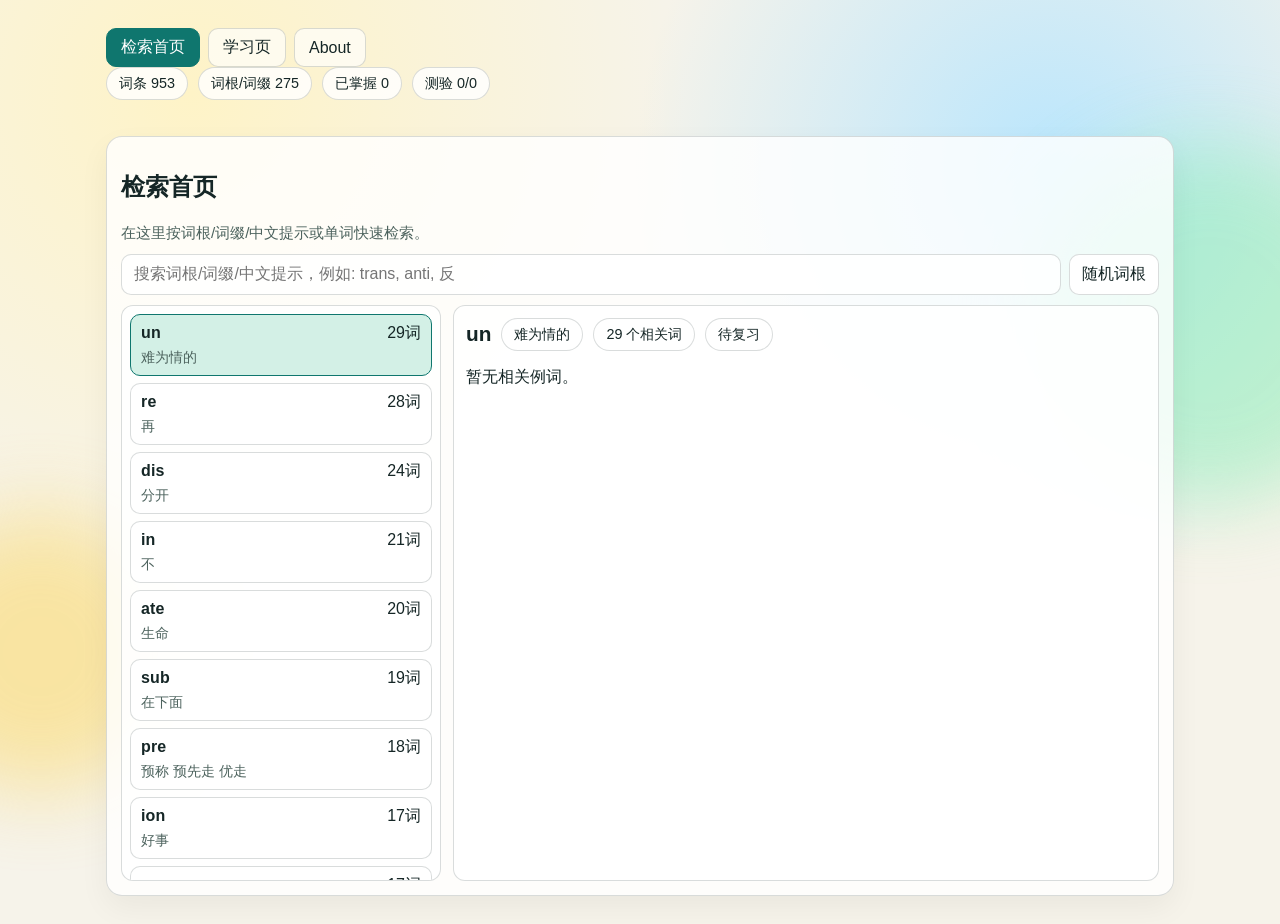
==== index.html @ 96d1efae "first commit" ====
<!doctype html>
<html lang="zh-CN">
  <head>
    <meta charset="UTF-8" />
    <meta name="viewport" content="width=device-width, initial-scale=1.0" />
    <title>词根词缀记忆工坊</title>
    <link rel="stylesheet" href="./styles.css" />
  </head>
  <body>
    <div class="bg bg-a"></div>
    <div class="bg bg-b"></div>
    <header class="hero">
      <div class="tabs">
        <button class="tab active" data-tab="home">检索首页</button>
        <button class="tab" data-tab="learn">学习页</button>
        <button class="tab" data-tab="about">About</button>
      </div>
      <div class="stats" id="metaStats">
        <span>加载中...</span>
      </div>
    </header>

    <main class="app">
      <section class="panel active" id="panel-home">
        <h2>检索首页</h2>
        <p class="panel-sub">在这里按词根/词缀/中文提示或单词快速检索。</p>
        <div class="toolbar">
          <input
            type="search"
            id="rootSearch"
            placeholder="搜索词根/词缀/中文提示，例如: trans, anti, 反"
          />
          <button id="randomRoot">随机词根</button>
        </div>
        <div class="word-search-results" id="wordSearchResults"></div>
        <div class="map-layout">
          <aside class="root-list" id="rootList"></aside>
          <article class="root-detail" id="rootDetail">
            <h2>选择左侧词根查看详情</h2>
            <p>你可以先从高频词根开始，再结合例词做联想记忆。</p>
          </article>
        </div>
      </section>

      <section class="panel" id="panel-learn">
        <h2>学习页</h2>
        <p class="panel-sub">使用闪卡和选择题巩固词根词缀。</p>
        <div class="flash-wrap">
          <div class="flash-meta" id="flashMeta">闪卡准备中...</div>
          <div class="flash-card" id="flashCard"></div>
          <div class="flash-actions">
            <button id="flashReveal">显示答案</button>
            <button id="flashAgain">再看一次</button>
            <button id="flashKnow">我记住了</button>
            <button id="flashNext">下一张</button>
          </div>
        </div>
        <div class="quiz-wrap">
          <div class="quiz-score" id="quizScore">正确率: 0 / 0</div>
          <div class="quiz-question" id="quizQuestion">题目加载中...</div>
          <div class="quiz-options" id="quizOptions"></div>
          <div class="quiz-feedback" id="quizFeedback"></div>
          <button id="nextQuiz">下一题</button>
        </div>
      </section>

      <section class="panel" id="panel-about">
        <p class="eyebrow">Root & Affix Memory Lab</p>
        <h1>词根词缀记忆工坊</h1>
        <p class="sub">
          基于 PDF 自动提取词根词缀数据，支持检索、拆解联想、闪卡训练和选择题巩固。
        </p>
        <h2>About</h2>
        <p class="panel-sub">
          词根词缀记忆工坊：基于 PDF 自动抽取数据的交互式记忆工具。支持检索、拆解联想、闪卡训练和选择题巩固。
        </p>
        <p class="panel-sub">
          学习入口在“检索首页”和“学习页”，本页主要用于介绍项目背景与使用说明。
        </p>
      </section>
    </main>

    <script src="./app.js"></script>
  </body>
</html>
---- styles.css ----
:root {
  --bg: #f6f3ea;
  --ink: #152626;
  --muted: #4d635e;
  --accent: #0f766e;
  --accent-soft: #d3f0e6;
  --accent-2: #d97706;
  --card: rgba(255, 255, 255, 0.82);
  --line: rgba(20, 40, 40, 0.16);
  --ok: #166534;
  --bad: #b91c1c;
}

* {
  box-sizing: border-box;
}

body {
  margin: 0;
  min-height: 100vh;
  color: var(--ink);
  background: radial-gradient(circle at 15% 10%, #fef3c7 0, transparent 36%),
    radial-gradient(circle at 82% 18%, #bae6fd 0, transparent 32%), var(--bg);
  font-family: "IBM Plex Sans", "PingFang SC", "Noto Sans SC", sans-serif;
  position: relative;
}

.bg {
  position: fixed;
  z-index: -1;
  border-radius: 999px;
  filter: blur(40px);
  opacity: 0.45;
}

.bg-a {
  width: 360px;
  height: 360px;
  right: -110px;
  top: 16vh;
  background: #86efac;
}

.bg-b {
  width: 280px;
  height: 280px;
  left: -100px;
  bottom: 12vh;
  background: #fcd34d;
}

.hero {
  max-width: 1100px;
  margin: 0 auto;
  padding: 28px 16px 10px;
}

.eyebrow {
  margin: 0 0 8px;
  color: var(--accent);
  font-weight: 700;
  letter-spacing: 0.08em;
  text-transform: uppercase;
}

h1,
h2,
h3 {
  font-family: "Noto Serif SC", "STSong", serif;
}

h1 {
  margin: 0;
  font-size: clamp(1.7rem, 2.8vw, 2.4rem);
}

.sub {
  margin: 10px 0 16px;
  color: var(--muted);
  max-width: 760px;
}

.stats {
  display: flex;
  flex-wrap: wrap;
  gap: 10px;
  margin-bottom: 16px;
}

.chip {
  background: var(--card);
  border: 1px solid var(--line);
  border-radius: 999px;
  padding: 6px 12px;
  font-size: 0.9rem;
}

.tabs {
  display: flex;
  gap: 8px;
  flex-wrap: wrap;
}

.tab {
  border: 1px solid var(--line);
  background: rgba(255, 255, 255, 0.65);
  color: var(--ink);
  padding: 8px 14px;
  border-radius: 10px;
  cursor: pointer;
  transition: transform 0.18s ease, background 0.18s ease;
}

.tab:hover {
  transform: translateY(-1px);
}

.tab.active {
  background: var(--accent);
  border-color: var(--accent);
  color: #fff;
}

.app {
  max-width: 1100px;
  margin: 0 auto;
  padding: 10px 16px 28px;
}

.panel {
  display: none;
  background: var(--card);
  border: 1px solid var(--line);
  border-radius: 16px;
  padding: 14px;
  box-shadow: 0 12px 30px rgba(0, 0, 0, 0.05);
}

.panel.active {
  display: block;
  animation: rise 0.24s ease;
}

@keyframes rise {
  from {
    transform: translateY(8px);
    opacity: 0;
  }
  to {
    transform: translateY(0);
    opacity: 1;
  }
}

.toolbar {
  display: flex;
  gap: 8px;
  margin-bottom: 10px;
}

.panel-sub {
  margin: 4px 0 10px;
  color: var(--muted);
  font-size: 0.95rem;
}

input,
button {
  font: inherit;
}

input[type="search"] {
  flex: 1;
  border-radius: 10px;
  border: 1px solid var(--line);
  padding: 10px 12px;
  background: rgba(255, 255, 255, 0.85);
}

button {
  border-radius: 10px;
  border: 1px solid var(--line);
  background: #fff;
  color: var(--ink);
  padding: 9px 12px;
  cursor: pointer;
}

button:hover {
  background: #f8fafc;
}

.map-layout {
  display: grid;
  grid-template-columns: 320px 1fr;
  gap: 12px;
  min-height: 58vh;
}

.word-search-results {
  margin-bottom: 8px;
  font-size: 0.9rem;
}

.word-search-title {
  font-weight: 600;
  margin-bottom: 4px;
}

.word-search-list {
  display: flex;
  flex-wrap: wrap;
  gap: 6px;
}

.word-chip {
  border-radius: 999px;
  border: 1px solid var(--line);
  padding: 5px 9px;
  background: #fff;
  cursor: pointer;
  font-size: 0.9rem;
}

.word-chip:hover {
  background: #f1f5f9;
}

.word-search-empty,
.word-search-hint {
  color: var(--muted);
}

.root-list {
  border: 1px solid var(--line);
  border-radius: 12px;
  padding: 8px;
  overflow: auto;
  max-height: 64vh;
  background: rgba(255, 255, 255, 0.78);
}

.root-item {
  border: 1px solid var(--line);
  border-radius: 10px;
  padding: 8px 10px;
  margin-bottom: 7px;
  cursor: pointer;
  background: #fff;
}

.root-item.active {
  border-color: var(--accent);
  background: var(--accent-soft);
}

.root-head {
  display: flex;
  justify-content: space-between;
  gap: 6px;
  align-items: baseline;
}

.root-key {
  font-weight: 700;
  letter-spacing: 0.01em;
}

.root-gloss {
  margin-top: 4px;
  color: var(--muted);
  font-size: 0.9rem;
}

.root-detail {
  border: 1px solid var(--line);
  border-radius: 12px;
  padding: 12px;
  background: rgba(255, 255, 255, 0.82);
}

.detail-head {
  display: flex;
  flex-wrap: wrap;
  gap: 10px;
  align-items: center;
}

.detail-root {
  font-size: 1.3rem;
  font-weight: 700;
}

.examples {
  margin-top: 12px;
  display: grid;
  grid-template-columns: repeat(auto-fill, minmax(190px, 1fr));
  gap: 10px;
}

.example-card {
  border: 1px solid var(--line);
  border-radius: 10px;
  padding: 9px;
  background: #fff;
}

.example-word {
  font-size: 1.05rem;
  font-weight: 700;
}

.clickable-word {
  cursor: pointer;
  text-decoration: underline;
  text-decoration-style: dotted;
}

.example-meaning {
  margin-top: 4px;
}

.example-decomp {
  margin-top: 6px;
  color: var(--muted);
  font-size: 0.88rem;
}

.flash-wrap,
.quiz-wrap {
  max-width: 760px;
  margin: 0 auto;
}

.flash-meta,
.quiz-score {
  color: var(--muted);
  margin-bottom: 12px;
}

.flash-card {
  min-height: 240px;
  border-radius: 16px;
  border: 1px solid var(--line);
  background: linear-gradient(150deg, #fff, #f0fdfa);
  padding: 18px;
  display: flex;
  flex-direction: column;
  justify-content: center;
  gap: 10px;
}

.flash-root {
  font-size: 2rem;
  font-weight: 700;
}

.flash-actions {
  display: grid;
  grid-template-columns: repeat(4, 1fr);
  gap: 8px;
  margin-top: 10px;
}

#flashKnow {
  background: #dcfce7;
}

#flashAgain {
  background: #fef3c7;
}

.quiz-question {
  font-size: 1.15rem;
  font-weight: 600;
  margin-bottom: 10px;
}

.quiz-options {
  display: grid;
  grid-template-columns: repeat(2, 1fr);
  gap: 8px;
  margin-bottom: 10px;
}

.quiz-option.correct {
  border-color: var(--ok);
  background: #dcfce7;
}

.quiz-option.wrong {
  border-color: var(--bad);
  background: #fee2e2;
}

.quiz-feedback {
  min-height: 48px;
  color: var(--muted);
}

.word-detail-section {
  margin-top: 16px;
  padding-top: 10px;
  border-top: 1px solid var(--line);
}

.word-detail-title {
  font-size: 1.1rem;
  font-weight: 700;
  display: flex;
  align-items: center;
  gap: 8px;
}

.word-detail-audio {
  margin-top: 8px;
}

.word-detail-def,
.word-detail-example,
.word-detail-decomp {
  margin-top: 8px;
}

.word-detail-morphemes {
  margin-top: 8px;
  display: flex;
  flex-wrap: wrap;
  gap: 6px;
  align-items: center;
}

.word-morpheme-link,
.word-morpheme {
  border-radius: 999px;
  border: 1px solid var(--line);
  padding: 3px 8px;
  font-size: 0.85rem;
  background: #f9fafb;
}

.word-morpheme-link {
  cursor: pointer;
}

.word-morpheme-link:hover {
  background: var(--accent-soft);
  border-color: var(--accent);
}

@media (max-width: 900px) {
  .map-layout {
    grid-template-columns: 1fr;
  }

  .root-list {
    max-height: 36vh;
  }

  .flash-actions {
    grid-template-columns: repeat(2, 1fr);
  }
}

@media (max-width: 620px) {
  .toolbar {
    flex-direction: column;
  }

  .quiz-options {
    grid-template-columns: 1fr;
  }
}
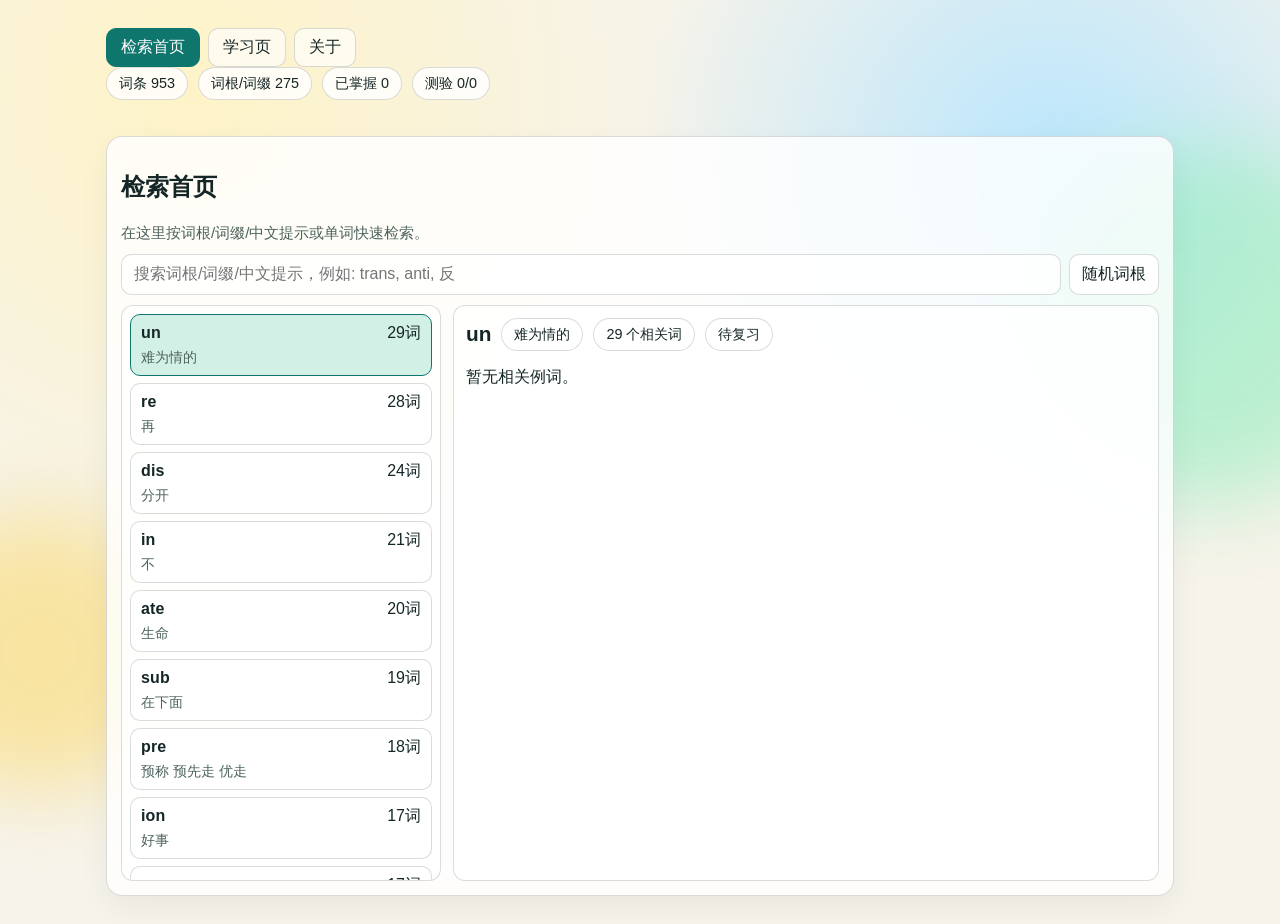
==== commit 26ea003b: "按照ex-friend更新需求" ====
--- a/index.html
+++ b/index.html
@@ -13,7 +13,7 @@
       <div class="tabs">
         <button class="tab active" data-tab="home">检索首页</button>
         <button class="tab" data-tab="learn">学习页</button>
-        <button class="tab" data-tab="about">About</button>
+        <button class="tab" data-tab="about">关于</button>
       </div>
       <div class="stats" id="metaStats">
         <span>加载中...</span>
@@ -67,15 +67,12 @@
       <section class="panel" id="panel-about">
         <p class="eyebrow">Root & Affix Memory Lab</p>
         <h1>词根词缀记忆工坊</h1>
-        <p class="sub">
-          基于 PDF 自动提取词根词缀数据，支持检索、拆解联想、闪卡训练和选择题巩固。
-        </p>
-        <h2>About</h2>
+        <h2>关于</h2>
         <p class="panel-sub">
-          词根词缀记忆工坊：基于 PDF 自动抽取数据的交互式记忆工具。支持检索、拆解联想、闪卡训练和选择题巩固。
+          基于 PDF 自动抽取数据的交互式记忆工具，支持检索、拆解联想、闪卡训练和选择题巩固。
         </p>
         <p class="panel-sub">
-          学习入口在“检索首页”和“学习页”，本页主要用于介绍项目背景与使用说明。
+          学习入口在「检索首页」和「学习页」，本页主要用于介绍项目背景与使用说明。
         </p>
       </section>
     </main>
--- a/styles.css
+++ b/styles.css
@@ -448,6 +448,18 @@
   border-color: var(--accent);
 }
 
+.root-highlight {
+  background: var(--accent-soft);
+  border-radius: 3px;
+  padding: 0 2px;
+}
+
+.morph-color-0 { background: #dbeafe; }
+.morph-color-1 { background: #dcfce7; }
+.morph-color-2 { background: #fef3c7; }
+.morph-color-3 { background: #fce7f3; }
+.morph-color-4 { background: #e0e7ff; }
+
 @media (max-width: 900px) {
   .map-layout {
     grid-template-columns: 1fr;
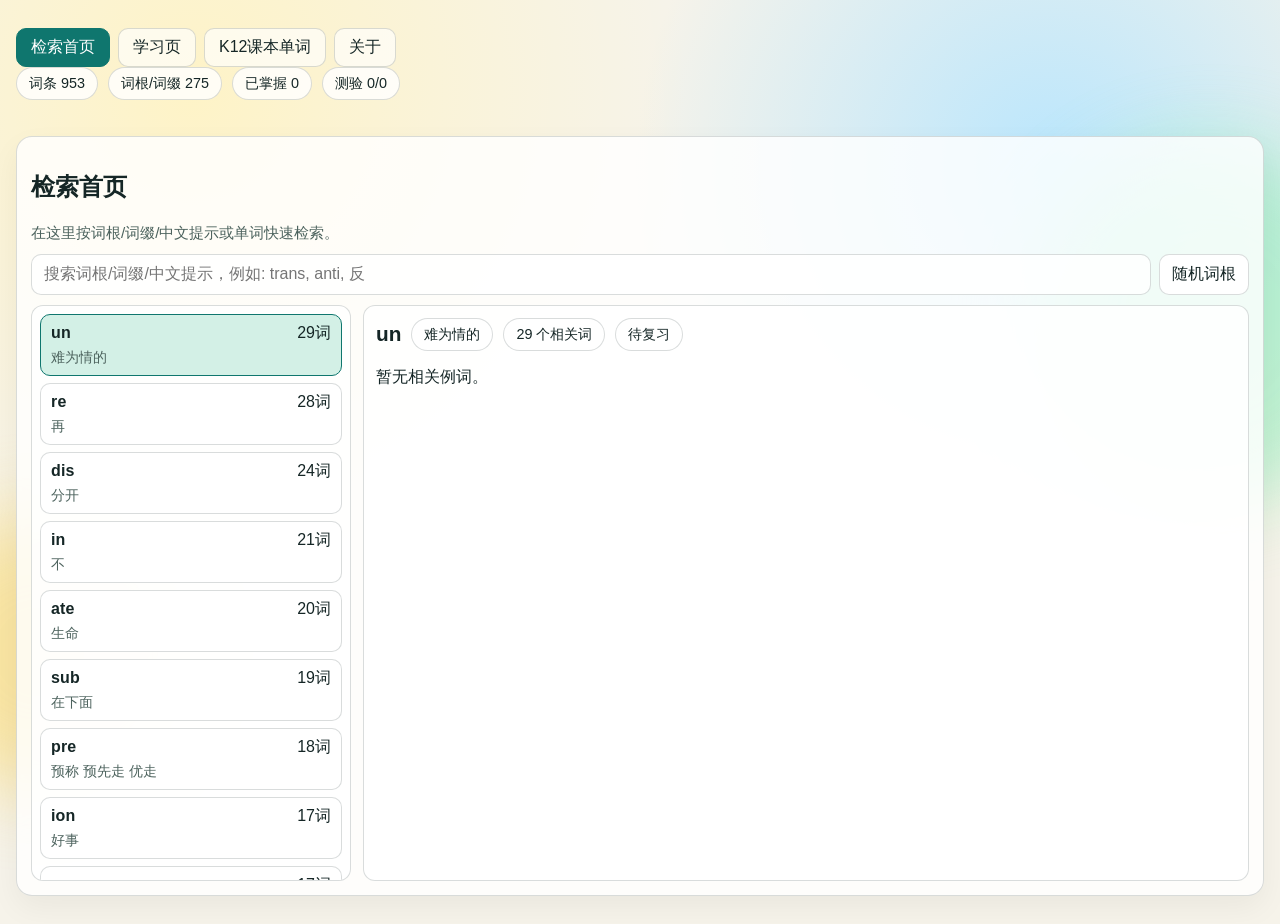
==== commit 5feda4c6: "更新K12单词页面" ====
--- a/index.html
+++ b/index.html
@@ -13,6 +13,7 @@
       <div class="tabs">
         <button class="tab active" data-tab="home">检索首页</button>
         <button class="tab" data-tab="learn">学习页</button>
+        <button class="tab" data-tab="k12">K12课本单词</button>
         <button class="tab" data-tab="about">关于</button>
       </div>
       <div class="stats" id="metaStats">
@@ -64,6 +65,55 @@
         </div>
       </section>
 
+      <section class="panel" id="panel-k12">
+        <h2>K12课本单词</h2>
+        <p class="panel-sub">选择学期和单元，使用闪卡背诵课本单词。</p>
+        <div class="k12-toolbar">
+          <select id="k12Semester">
+            <option value="七上">七上</option>
+            <option value="七下" selected>七下</option>
+            <option value="八上">八上</option>
+            <option value="八下">八下</option>
+          </select>
+          <div class="k12-units" id="k12Units">
+            <label><input type="checkbox" value="all" checked /> 全选</label>
+            <label><input type="checkbox" value="1" checked /> Unit1</label>
+            <label><input type="checkbox" value="2" checked /> Unit2</label>
+            <label><input type="checkbox" value="3" checked /> Unit3</label>
+            <label><input type="checkbox" value="4" checked /> Unit4</label>
+            <label><input type="checkbox" value="5" checked /> Unit5</label>
+            <label><input type="checkbox" value="6" checked /> Unit6</label>
+            <label><input type="checkbox" value="7" checked /> Unit7</label>
+            <label><input type="checkbox" value="8" checked /> Unit8</label>
+            <label><input type="checkbox" value="9" checked /> Unit9</label>
+            <label><input type="checkbox" value="10" checked /> Unit10</label>
+          </div>
+        </div>
+        <div class="k12-flash-area" id="k12FlashArea">
+          <div class="k12-progress" id="k12Progress">0 / 0</div>
+          <div class="k12-flashcard-container" id="k12CardContainer">
+            <div class="k12-flashcard" id="k12Flashcard">
+              <div class="k12-card-face k12-card-front">
+                <div class="k12-chinese" id="k12Chinese">请选择学期和单元</div>
+                <div class="k12-english-exp" id="k12Exp"></div>
+                <div class="k12-hint">点击卡片翻面</div>
+              </div>
+              <div class="k12-card-face k12-card-back">
+                <div class="k12-english-word" id="k12Word"></div>
+                <div class="k12-example-sentence" id="k12Example"></div>
+                <div class="k12-hint">点击卡片翻面</div>
+              </div>
+            </div>
+          </div>
+          <div class="k12-controls">
+            <button id="k12Prev">上一张</button>
+            <button id="k12Next">下一张</button>
+            <button class="btn-shuffle" id="k12Shuffle">随机</button>
+            <button id="k12Sequential">顺序</button>
+          </div>
+        </div>
+      </section>
+
       <section class="panel" id="panel-about">
         <p class="eyebrow">Root & Affix Memory Lab</p>
         <h1>词根词缀记忆工坊</h1>
--- a/styles.css
+++ b/styles.css
@@ -50,7 +50,7 @@
 }
 
 .hero {
-  max-width: 1100px;
+  max-width: 1500px;
   margin: 0 auto;
   padding: 28px 16px 10px;
 }
@@ -122,7 +122,7 @@
 }
 
 .app {
-  max-width: 1100px;
+  max-width: 1500px;
   margin: 0 auto;
   padding: 10px 16px 28px;
 }
@@ -454,11 +454,233 @@
   padding: 0 2px;
 }
 
-.morph-color-0 { background: #dbeafe; }
-.morph-color-1 { background: #dcfce7; }
-.morph-color-2 { background: #fef3c7; }
-.morph-color-3 { background: #fce7f3; }
-.morph-color-4 { background: #e0e7ff; }
+.morph-color-0 { background: #dbeafe !important; }
+.morph-color-1 { background: #dcfce7 !important; }
+.morph-color-2 { background: #fef3c7 !important; }
+.morph-color-3 { background: #fce7f3 !important; }
+.morph-color-4 { background: #e0e7ff !important; }
+
+.word-popup-overlay {
+  position: fixed;
+  top: 0;
+  left: 0;
+  width: 100%;
+  height: 100%;
+  background: rgba(0, 0, 0, 0.4);
+  z-index: 1000;
+  display: flex;
+  justify-content: center;
+  align-items: center;
+  padding: 16px;
+}
+
+.word-popup {
+  background: #fff;
+  border-radius: 16px;
+  padding: 24px;
+  max-width: 520px;
+  width: 100%;
+  max-height: 80vh;
+  overflow-y: auto;
+  position: relative;
+  box-shadow: 0 20px 60px rgba(0, 0, 0, 0.15);
+  animation: rise 0.24s ease;
+}
+
+.word-popup-close {
+  position: absolute;
+  top: 12px;
+  right: 12px;
+  border: none;
+  background: none;
+  font-size: 1.4rem;
+  cursor: pointer;
+  color: var(--muted);
+  padding: 4px 8px;
+  line-height: 1;
+}
+
+.word-popup-close:hover {
+  color: var(--ink);
+  background: none;
+}
+
+.k12-toolbar {
+  display: flex;
+  gap: 12px;
+  margin-bottom: 12px;
+  align-items: center;
+  flex-wrap: wrap;
+}
+
+.k12-toolbar select {
+  font: inherit;
+  border-radius: 10px;
+  border: 1px solid var(--line);
+  padding: 8px 12px;
+  background: #fff;
+}
+
+.k12-units {
+  display: flex;
+  gap: 6px;
+  flex-wrap: wrap;
+  align-items: center;
+}
+
+.k12-units label {
+  display: flex;
+  align-items: center;
+  gap: 3px;
+  font-size: 0.9rem;
+  cursor: pointer;
+}
+
+.k12-flash-area {
+  display: flex;
+  flex-direction: column;
+  align-items: center;
+  padding: 20px 0;
+}
+
+.k12-progress {
+  color: var(--muted);
+  font-size: 1rem;
+  font-weight: bold;
+  margin-bottom: 16px;
+}
+
+.k12-flashcard-container {
+  width: 100%;
+  max-width: 450px;
+  height: 350px;
+  perspective: 1000px;
+  margin-bottom: 24px;
+  cursor: pointer;
+  -webkit-tap-highlight-color: transparent;
+}
+
+.k12-flashcard {
+  width: 100%;
+  height: 100%;
+  position: relative;
+  transition: transform 0.6s cubic-bezier(0.4, 0.2, 0.2, 1);
+  transform-style: preserve-3d;
+  box-shadow: 0 8px 20px rgba(0, 0, 0, 0.1);
+  border-radius: 15px;
+}
+
+.k12-flashcard.is-flipped {
+  transform: rotateY(180deg);
+}
+
+.k12-card-face {
+  position: absolute;
+  width: 100%;
+  height: 100%;
+  backface-visibility: hidden;
+  -webkit-backface-visibility: hidden;
+  display: flex;
+  flex-direction: column;
+  justify-content: center;
+  align-items: center;
+  border-radius: 15px;
+  background-color: #ffffff;
+  padding: 30px 20px;
+  box-sizing: border-box;
+  text-align: center;
+}
+
+.k12-card-back {
+  transform: rotateY(180deg);
+  background-color: #4A90E2;
+  color: white;
+}
+
+.k12-chinese {
+  font-size: 1.6rem;
+  color: #333;
+  font-weight: bold;
+  line-height: 1.4;
+  margin-bottom: 15px;
+}
+
+.k12-english-exp {
+  font-size: 1.1rem;
+  color: #555;
+  font-style: italic;
+  line-height: 1.4;
+  padding: 0 10px;
+  border-top: 1px solid #eee;
+  padding-top: 15px;
+}
+
+.k12-english-word {
+  font-size: 2.6rem;
+  font-weight: bold;
+  letter-spacing: 1px;
+  margin-bottom: 12px;
+}
+
+.k12-example-sentence {
+  font-size: 1rem;
+  line-height: 1.5;
+  padding: 0 16px;
+  margin-top: 8px;
+}
+
+.k12-card-back .k12-example-sentence {
+  color: rgba(255, 255, 255, 0.9);
+}
+
+.k12-word-highlight {
+  color: #ffd700;
+  font-weight: bold;
+}
+
+.k12-hint {
+  position: absolute;
+  bottom: 15px;
+  font-size: 0.85rem;
+  color: #aaa;
+}
+
+.k12-card-back .k12-hint {
+  color: rgba(255, 255, 255, 0.7);
+}
+
+.k12-controls {
+  display: flex;
+  gap: 12px;
+  flex-wrap: wrap;
+  justify-content: center;
+}
+
+.k12-controls button {
+  border: 2px solid #4A90E2;
+  color: #4A90E2;
+  padding: 10px 20px;
+  font-size: 1rem;
+  border-radius: 8px;
+  font-weight: bold;
+}
+
+.k12-controls button:active {
+  background-color: #4A90E2;
+  color: #fff;
+  transform: scale(0.95);
+}
+
+.k12-controls .btn-active {
+  background-color: #4A90E2;
+  color: #fff;
+}
+
+.k12-controls .btn-shuffle {
+  background-color: #f39c12;
+  border-color: #f39c12;
+  color: white;
+}
 
 @media (max-width: 900px) {
   .map-layout {
@@ -472,6 +694,10 @@
   .flash-actions {
     grid-template-columns: repeat(2, 1fr);
   }
+
+  .k12-flashcard-container {
+    height: 300px;
+  }
 }
 
 @media (max-width: 620px) {
@@ -482,4 +708,24 @@
   .quiz-options {
     grid-template-columns: 1fr;
   }
-}
+
+  .k12-toolbar {
+    flex-direction: column;
+    align-items: stretch;
+  }
+
+  .k12-flashcard-container {
+    height: 280px;
+  }
+
+  .k12-english-word {
+    font-size: 2rem;
+  }
+
+  .word-popup {
+    max-width: 100%;
+    max-height: 90vh;
+    padding: 16px;
+    border-radius: 12px;
+  }
+}
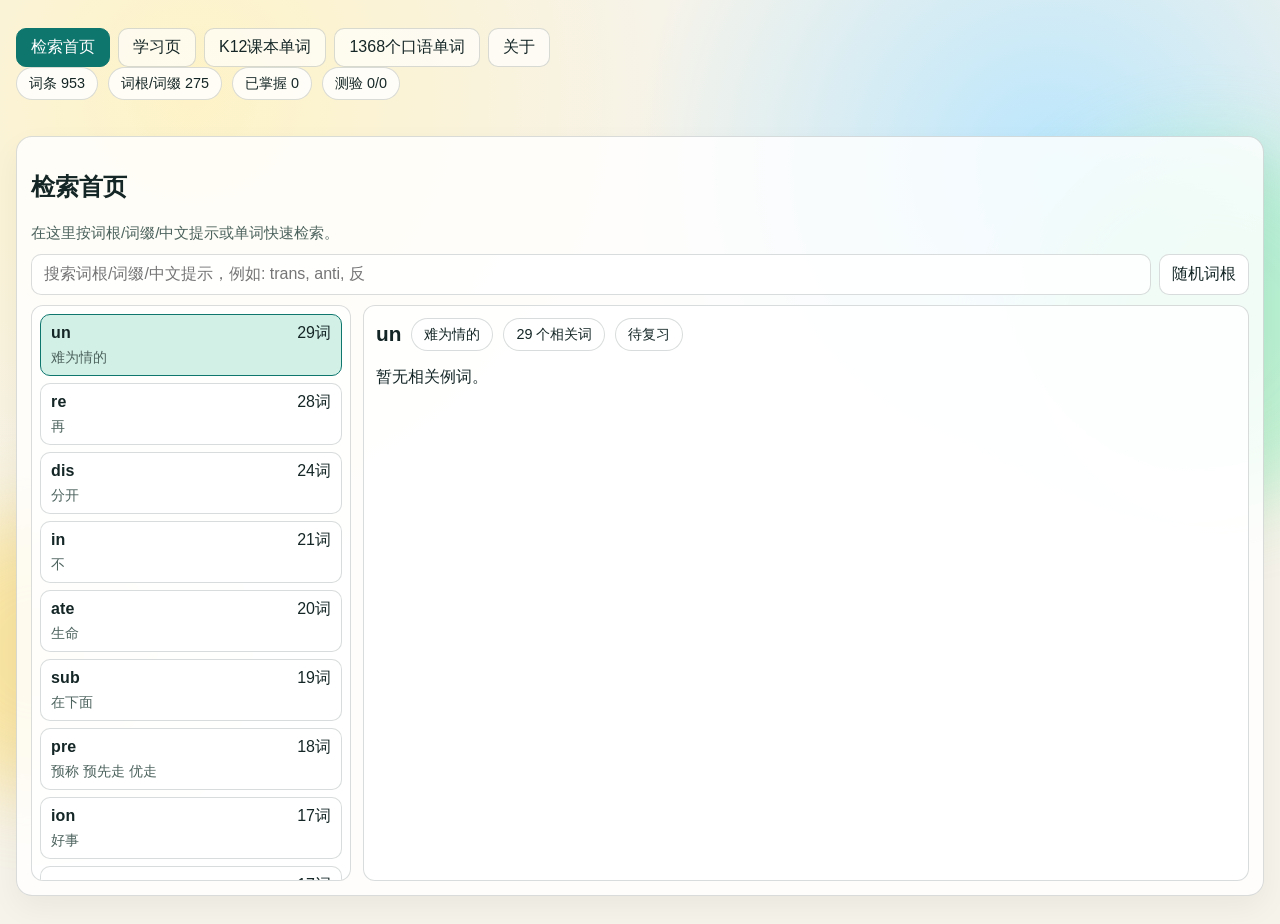
==== commit 39481691: "更新index.html，添加K12课本单词按钮并优化搜索框格式" ====
--- a/index.html
+++ b/index.html
@@ -1,11 +1,13 @@
 <!doctype html>
 <html lang="zh-CN">
+
   <head>
     <meta charset="UTF-8" />
     <meta name="viewport" content="width=device-width, initial-scale=1.0" />
     <title>词根词缀记忆工坊</title>
     <link rel="stylesheet" href="./styles.css" />
   </head>
+
   <body>
     <div class="bg bg-a"></div>
     <div class="bg bg-b"></div>
@@ -14,6 +16,7 @@
         <button class="tab active" data-tab="home">检索首页</button>
         <button class="tab" data-tab="learn">学习页</button>
         <button class="tab" data-tab="k12">K12课本单词</button>
+        <button class="tab" data-tab="1368">1368个口语单词</button>
         <button class="tab" data-tab="about">关于</button>
       </div>
       <div class="stats" id="metaStats">
@@ -26,11 +29,7 @@
         <h2>检索首页</h2>
         <p class="panel-sub">在这里按词根/词缀/中文提示或单词快速检索。</p>
         <div class="toolbar">
-          <input
-            type="search"
-            id="rootSearch"
-            placeholder="搜索词根/词缀/中文提示，例如: trans, anti, 反"
-          />
+          <input type="search" id="rootSearch" placeholder="搜索词根/词缀/中文提示，例如: trans, anti, 反" />
           <button id="randomRoot">随机词根</button>
         </div>
         <div class="word-search-results" id="wordSearchResults"></div>
@@ -129,4 +128,5 @@
 
     <script src="./app.js"></script>
   </body>
-</html>
+
+</html>
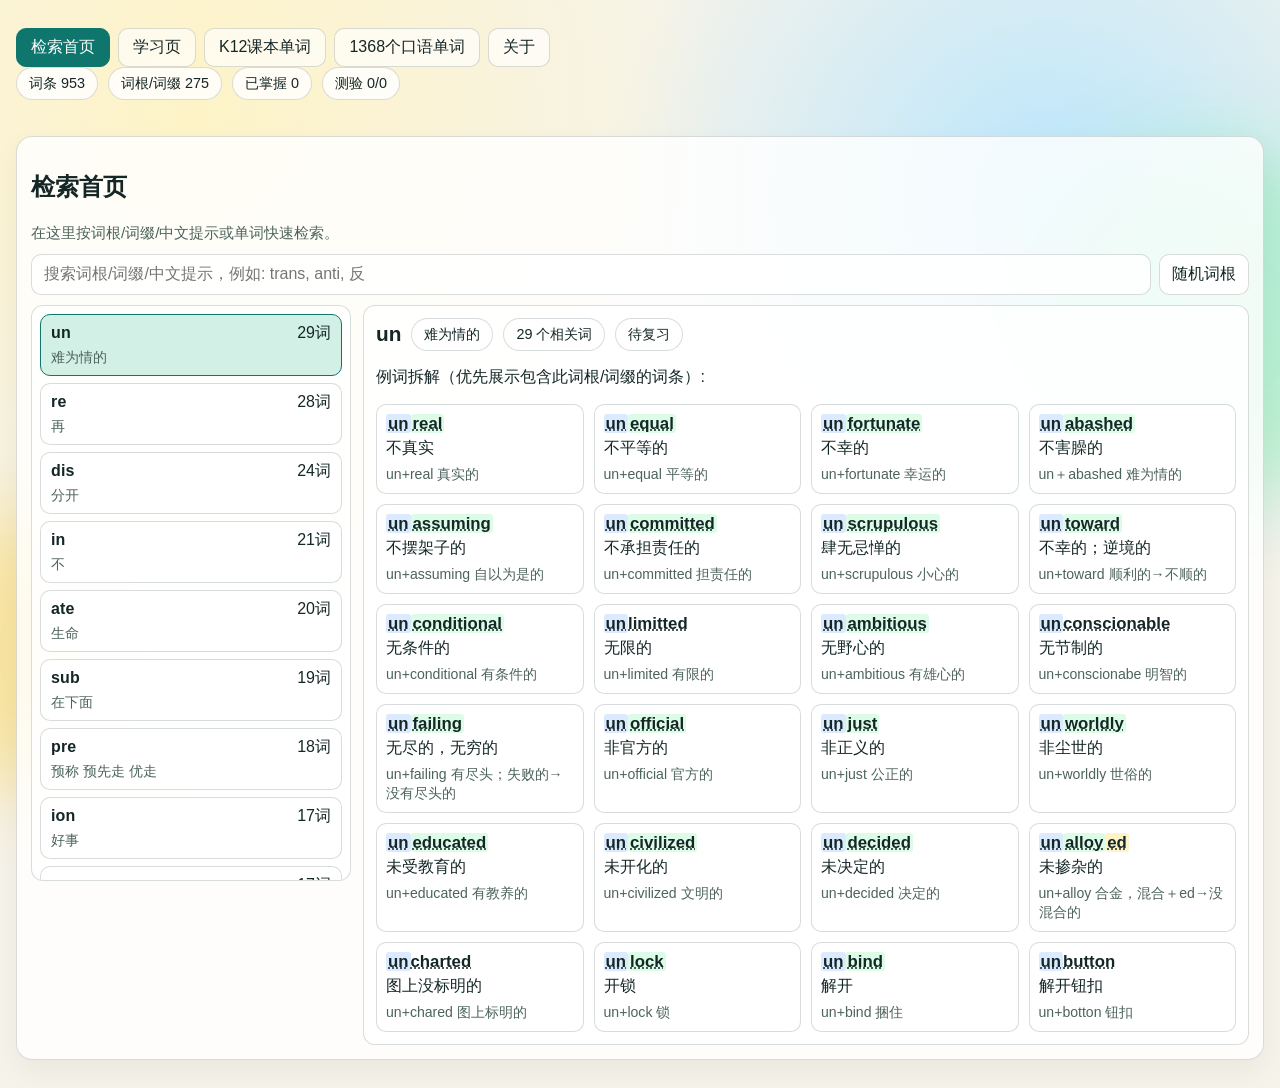
==== commit 07092680: "Add new styles for SPC 1368 module, including buttons, cards, and layout adjustments - Introduced st" ====
--- a/index.html
+++ b/index.html
@@ -44,9 +44,19 @@
 
       <section class="panel" id="panel-learn">
         <h2>学习页</h2>
-        <p class="panel-sub">使用闪卡和选择题巩固词根词缀。</p>
+        <p class="panel-sub">使用闪卡和选择题巩固词根词缀。按 <kbd>Space</kbd> 翻卡，<kbd>←</kbd><kbd>→</kbd> 切换，<kbd>Enter</kbd> 标记掌握。</p>
+        <div class="learn-section-label">📇 闪卡复习</div>
         <div class="flash-wrap">
-          <div class="flash-meta" id="flashMeta">闪卡准备中...</div>
+          <div class="flash-toolbar">
+            <div class="flash-meta" id="flashMeta">闪卡准备中...</div>
+            <label class="flash-filter-toggle">
+              <input type="checkbox" id="flashFilterUnmastered" />
+              仅显示未掌握
+            </label>
+          </div>
+          <div class="flash-progress-bar" id="flashProgressBar">
+            <div class="flash-progress-fill" id="flashProgressFill"></div>
+          </div>
           <div class="flash-card" id="flashCard"></div>
           <div class="flash-actions">
             <button id="flashReveal">显示答案</button>
@@ -55,6 +65,8 @@
             <button id="flashNext">下一张</button>
           </div>
         </div>
+        <div class="learn-divider"></div>
+        <div class="learn-section-label">📝 选择题巩固</div>
         <div class="quiz-wrap">
           <div class="quiz-score" id="quizScore">正确率: 0 / 0</div>
           <div class="quiz-question" id="quizQuestion">题目加载中...</div>
@@ -113,15 +125,27 @@
         </div>
       </section>
 
+      <section class="panel" id="panel-1368">
+        <h2>1368个口语单词</h2>
+        <p class="panel-sub">选择场景，限时60秒说英语，AI用中文给出词汇、句型和语法反馈。</p>
+        <div id="spc-app"></div>
+      </section>
+
       <section class="panel" id="panel-about">
         <p class="eyebrow">Root & Affix Memory Lab</p>
         <h1>词根词缀记忆工坊</h1>
         <h2>关于</h2>
         <p class="panel-sub">
-          基于 PDF 自动抽取数据的交互式记忆工具，支持检索、拆解联想、闪卡训练和选择题巩固。
+          综合英语记忆与口语训练工具，涵盖四大模块：
         </p>
+        <ul class="panel-sub" style="margin:0 0 10px 20px;color:var(--muted);font-size:0.95rem;line-height:1.8">
+          <li><strong>检索首页</strong> — 按词根/词缀/中文提示或单词快速检索，查看拆解联想与例词。</li>
+          <li><strong>学习页</strong> — 闪卡复习词根词缀，选择题巩固记忆，追踪掌握进度。</li>
+          <li><strong>K12课本单词</strong> — 按学期和单元筛选，翻转闪卡背诵人教版课本单词。</li>
+          <li><strong>1368个口语单词</strong> — 48个学术访问场景，限时60秒口语挑战，支持语音识别与 AI 反馈（词汇覆盖、句型多样性、语法准确度）。</li>
+        </ul>
         <p class="panel-sub">
-          学习入口在「检索首页」和「学习页」，本页主要用于介绍项目背景与使用说明。
+          数据基于 PDF 自动抽取，口语反馈由 Anthropic Claude 提供（需配置 API Key，否则使用本地评分）。
         </p>
       </section>
     </main>
--- a/styles.css
+++ b/styles.css
@@ -332,10 +332,76 @@
   margin: 0 auto;
 }
 
+.learn-section-label {
+  font-size: 1rem;
+  font-weight: 700;
+  color: var(--accent);
+  margin: 16px auto 10px;
+  max-width: 760px;
+}
+
+.learn-divider {
+  max-width: 760px;
+  margin: 24px auto 8px;
+  height: 1px;
+  background: var(--line);
+}
+
+.flash-toolbar {
+  display: flex;
+  justify-content: space-between;
+  align-items: center;
+  margin-bottom: 10px;
+  flex-wrap: wrap;
+  gap: 8px;
+}
+
 .flash-meta,
 .quiz-score {
   color: var(--muted);
+  margin-bottom: 0;
+}
+
+.flash-filter-toggle {
+  display: flex;
+  align-items: center;
+  gap: 5px;
+  font-size: 0.85rem;
+  color: var(--muted);
+  cursor: pointer;
+  user-select: none;
+}
+
+.flash-filter-toggle input {
+  accent-color: var(--accent);
+}
+
+.flash-progress-bar {
+  height: 5px;
+  background: var(--line);
+  border-radius: 3px;
+  overflow: hidden;
   margin-bottom: 12px;
+}
+
+.flash-progress-fill {
+  height: 100%;
+  background: var(--accent);
+  border-radius: 3px;
+  transition: width 0.4s ease;
+  width: 0%;
+}
+
+kbd {
+  display: inline-block;
+  padding: 1px 5px;
+  font-size: 0.78rem;
+  font-family: inherit;
+  background: rgba(255, 255, 255, 0.7);
+  border: 1px solid var(--line);
+  border-radius: 4px;
+  box-shadow: 0 1px 0 var(--line);
+  color: var(--muted);
 }
 
 .flash-card {
@@ -729,3 +795,409 @@
     border-radius: 12px;
   }
 }
+
+/* ========== SPC 1368 口语单词 ========== */
+
+#spc-app {
+  max-width: 600px;
+  margin: 0 auto;
+}
+
+.spc-label {
+  font-size: 11px;
+  font-weight: 700;
+  letter-spacing: 0.08em;
+  text-transform: uppercase;
+  color: var(--muted);
+}
+
+.spc-card {
+  background: rgba(255, 255, 255, 0.78);
+  border: 1px solid var(--line);
+  border-radius: 12px;
+  padding: 16px;
+  margin-bottom: 12px;
+}
+
+.spc-card-accent {
+  border-left: 3px solid var(--accent-2);
+}
+
+.spc-btn {
+  display: inline-flex;
+  align-items: center;
+  justify-content: center;
+  gap: 6px;
+  padding: 10px 18px;
+  border-radius: 10px;
+  border: 1px solid var(--line);
+  cursor: pointer;
+  font: inherit;
+  font-size: 14px;
+  font-weight: 500;
+  transition: all 0.15s;
+  background: #fff;
+  color: var(--ink);
+}
+
+.spc-btn:hover {
+  background: #f8fafc;
+}
+
+.spc-btn-fire {
+  background: var(--accent);
+  color: #fff;
+  border-color: var(--accent);
+  box-shadow: 0 4px 16px rgba(15, 118, 110, 0.25);
+}
+
+.spc-btn-fire:hover {
+  opacity: 0.9;
+  background: var(--accent);
+}
+
+.spc-btn-ghost {
+  background: rgba(255, 255, 255, 0.65);
+  color: var(--ink);
+  border: 1px solid var(--line);
+}
+
+.spc-btn-block {
+  width: 100%;
+  padding: 14px;
+  font-size: 15px;
+}
+
+.spc-btn-sm {
+  padding: 7px 14px;
+  font-size: 13px;
+}
+
+/* Module colors */
+.spc-m0 { --spc-mc: #3b82f6; --spc-md: rgba(59,130,246,0.08); }
+.spc-m1 { --spc-mc: #8b5cf6; --spc-md: rgba(139,92,246,0.08); }
+.spc-m2 { --spc-mc: #14b8a6; --spc-md: rgba(20,184,166,0.08); }
+.spc-m3 { --spc-mc: #f59e0b; --spc-md: rgba(245,158,11,0.08); }
+.spc-m4 { --spc-mc: #ef4444; --spc-md: rgba(239,68,68,0.08); }
+.spc-m5 { --spc-mc: #22c55e; --spc-md: rgba(34,197,94,0.08); }
+
+.spc-chip {
+  display: inline-block;
+  padding: 4px 10px;
+  border-radius: 20px;
+  font-size: 12px;
+  margin: 3px;
+  background: rgba(255, 255, 255, 0.65);
+  color: var(--muted);
+  border: 1px solid var(--line);
+}
+
+.spc-chip-fire {
+  background: rgba(217, 119, 6, 0.1);
+  color: var(--accent-2);
+  border-color: rgba(217, 119, 6, 0.3);
+}
+
+.spc-chip-green {
+  background: rgba(22, 101, 52, 0.08);
+  color: var(--ok);
+  border-color: rgba(22, 101, 52, 0.2);
+}
+
+.spc-chip-gray {
+  background: rgba(255, 255, 255, 0.5);
+  color: var(--muted);
+  border: 1px solid var(--line);
+  text-decoration: line-through;
+}
+
+.spc-module-grid {
+  display: grid;
+  grid-template-columns: 1fr 1fr;
+  gap: 10px;
+  margin: 14px 0;
+}
+
+.spc-module-card {
+  background: rgba(255, 255, 255, 0.78);
+  border: 1px solid var(--line);
+  border-radius: 12px;
+  padding: 16px;
+  cursor: pointer;
+  transition: all 0.15s;
+}
+
+.spc-module-card:hover {
+  border-color: var(--spc-mc);
+  background: var(--spc-md);
+}
+
+.spc-module-card .spc-mc-name {
+  font-size: 13px;
+  font-weight: 500;
+  color: var(--spc-mc);
+  margin-bottom: 6px;
+}
+
+.spc-module-card .spc-mc-num {
+  font-size: 28px;
+  font-weight: 700;
+  color: var(--ink);
+}
+
+.spc-module-card .spc-mc-sub {
+  font-size: 11px;
+  color: var(--muted);
+  margin-top: 2px;
+}
+
+.spc-scene-item {
+  display: flex;
+  justify-content: space-between;
+  align-items: center;
+  padding: 12px 14px;
+  border-radius: 10px;
+  cursor: pointer;
+  background: rgba(255, 255, 255, 0.78);
+  border: 1px solid var(--line);
+  margin-bottom: 8px;
+  transition: all 0.15s;
+}
+
+.spc-scene-item:hover {
+  border-color: var(--spc-mc);
+  background: var(--spc-md);
+}
+
+.spc-scene-item-name {
+  font-size: 14px;
+  font-weight: 500;
+}
+
+.spc-scene-item-vocab {
+  font-size: 11px;
+  color: var(--muted);
+  margin-top: 3px;
+}
+
+.spc-scene-item-arrow {
+  color: var(--spc-mc);
+  font-size: 18px;
+}
+
+.spc-pills {
+  display: flex;
+  flex-wrap: wrap;
+  gap: 4px;
+  margin-top: 10px;
+}
+
+.spc-pat-hint {
+  padding: 10px 12px;
+  border-radius: 8px;
+  margin-bottom: 8px;
+  background: rgba(255, 255, 255, 0.5);
+  border-left: 2px solid #8b5cf6;
+}
+
+.spc-pat-hint-name {
+  font-size: 12px;
+  font-weight: 500;
+  color: #8b5cf6;
+  margin-bottom: 3px;
+}
+
+.spc-pat-hint-text {
+  font-size: 12px;
+  color: var(--muted);
+}
+
+.spc-back-btn {
+  display: inline-flex;
+  align-items: center;
+  gap: 5px;
+  font-size: 13px;
+  color: var(--muted);
+  cursor: pointer;
+  padding: 6px 0;
+  margin-bottom: 16px;
+  background: none;
+  border: none;
+}
+
+.spc-back-btn:hover {
+  color: var(--ink);
+  background: none;
+}
+
+/* Timer ring */
+.spc-timer-container {
+  display: flex;
+  flex-direction: column;
+  align-items: center;
+  padding: 20px 0 10px;
+}
+
+.spc-timer-svg {
+  transform: rotate(-90deg);
+  filter: drop-shadow(0 0 16px rgba(15, 118, 110, 0.3));
+}
+
+.spc-ring-bg {
+  fill: none;
+  stroke: var(--line);
+  stroke-width: 6;
+}
+
+.spc-ring-fill {
+  fill: none;
+  stroke: var(--accent);
+  stroke-width: 6;
+  stroke-linecap: round;
+  transition: stroke-dashoffset 1s linear, stroke 0.4s;
+}
+
+.spc-timer-num {
+  font-size: 48px;
+  font-weight: 700;
+  color: var(--accent);
+  margin-top: -108px;
+}
+
+/* Transcript */
+.spc-transcript {
+  background: rgba(255, 255, 255, 0.65);
+  border: 1px solid var(--line);
+  border-radius: 10px;
+  padding: 14px;
+  min-height: 90px;
+  max-height: 150px;
+  overflow-y: auto;
+  font-size: 14px;
+  line-height: 1.8;
+  color: var(--ink);
+  margin: 12px 0;
+}
+
+.spc-interim {
+  color: var(--muted);
+  font-style: italic;
+}
+
+.spc-placeholder {
+  color: var(--muted);
+}
+
+/* Countdown */
+.spc-countdown-display {
+  text-align: center;
+  padding: 80px 20px 60px;
+}
+
+.spc-cd-num {
+  font-size: 160px;
+  font-weight: 700;
+  color: var(--accent);
+  line-height: 1;
+  animation: spc-cd-pulse 0.5s ease-in-out;
+}
+
+@keyframes spc-cd-pulse {
+  0% { transform: scale(1.3); opacity: 0.5; }
+  100% { transform: scale(1); opacity: 1; }
+}
+
+/* Spinner */
+@keyframes spc-spin {
+  to { transform: rotate(360deg); }
+}
+
+.spc-spinner {
+  width: 36px;
+  height: 36px;
+  border: 3px solid var(--line);
+  border-top-color: var(--accent);
+  border-radius: 50%;
+  animation: spc-spin 0.7s linear infinite;
+  margin: 24px auto;
+}
+
+/* Feedback */
+.spc-fw-used {
+  background: rgba(22, 101, 52, 0.08);
+  color: var(--ok);
+  border: 1px solid rgba(22, 101, 52, 0.2);
+}
+
+.spc-fw-missed {
+  background: rgba(255, 255, 255, 0.5);
+  color: var(--muted);
+  border: 1px solid var(--line);
+  text-decoration: line-through;
+}
+
+.spc-bar-wrap {
+  height: 6px;
+  background: var(--line);
+  border-radius: 3px;
+  overflow: hidden;
+  margin: 5px 0;
+}
+
+.spc-bar-fill {
+  height: 100%;
+  border-radius: 3px;
+  transition: width 0.8s cubic-bezier(0.23, 1, 0.32, 1);
+}
+
+.spc-feedback-header {
+  display: flex;
+  align-items: center;
+  justify-content: space-between;
+  padding: 18px;
+  border-radius: 12px;
+  margin-bottom: 12px;
+  background: rgba(255, 255, 255, 0.78);
+  border: 1px solid var(--line);
+}
+
+.spc-total-score {
+  font-size: 44px;
+  font-weight: 700;
+  line-height: 1;
+}
+
+.spc-apikey-section {
+  margin-top: 16px;
+  padding: 14px 16px;
+  border: 1px solid var(--line);
+  border-radius: 12px;
+  background: rgba(255, 255, 255, 0.78);
+}
+
+.spc-apikey-section input[type="password"] {
+  width: 100%;
+  padding: 9px 12px;
+  border-radius: 8px;
+  border: 1px solid var(--line);
+  background: rgba(255, 255, 255, 0.85);
+  color: var(--ink);
+  font-size: 13px;
+  margin-top: 6px;
+  outline: none;
+  transition: border-color 0.15s;
+}
+
+.spc-apikey-section input:focus {
+  border-color: var(--accent);
+}
+
+@media (max-width: 480px) {
+  .spc-module-grid {
+    grid-template-columns: 1fr 1fr;
+  }
+
+  .spc-cd-num {
+    font-size: 120px;
+  }
+}
